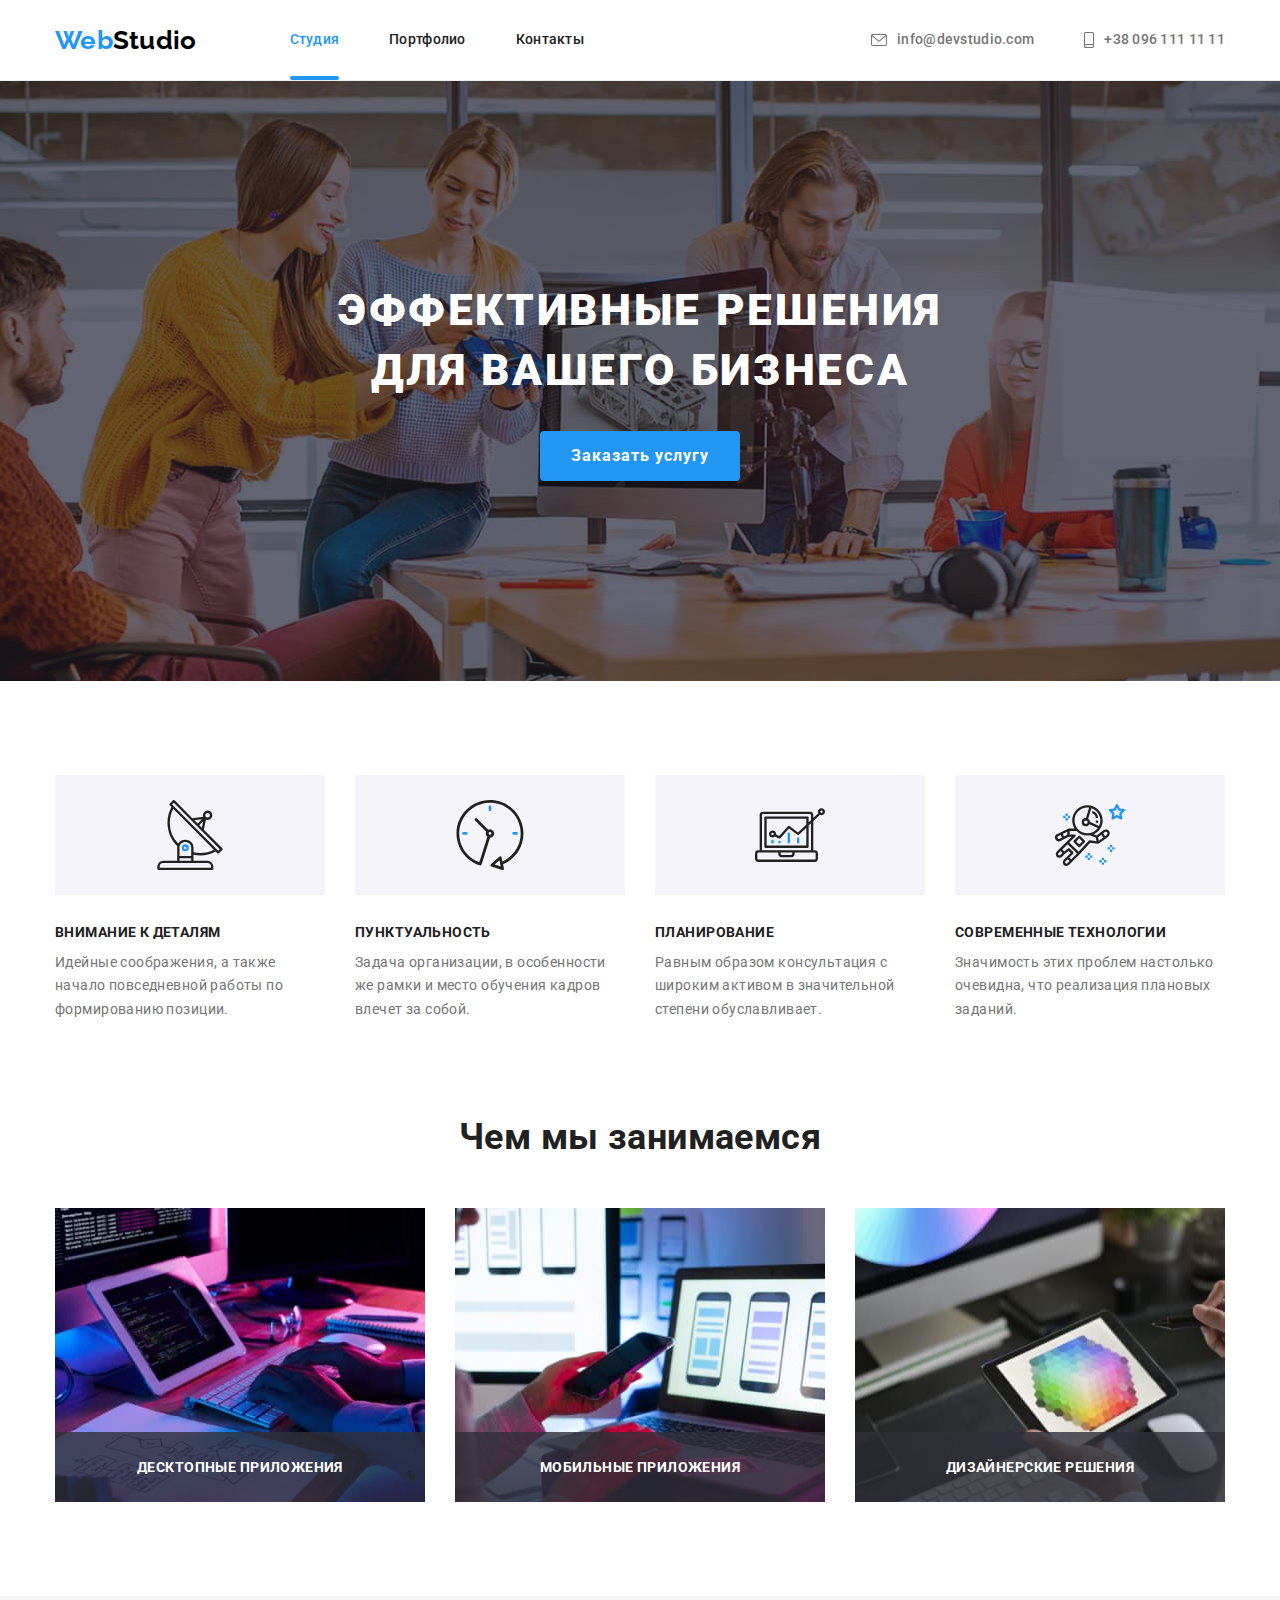
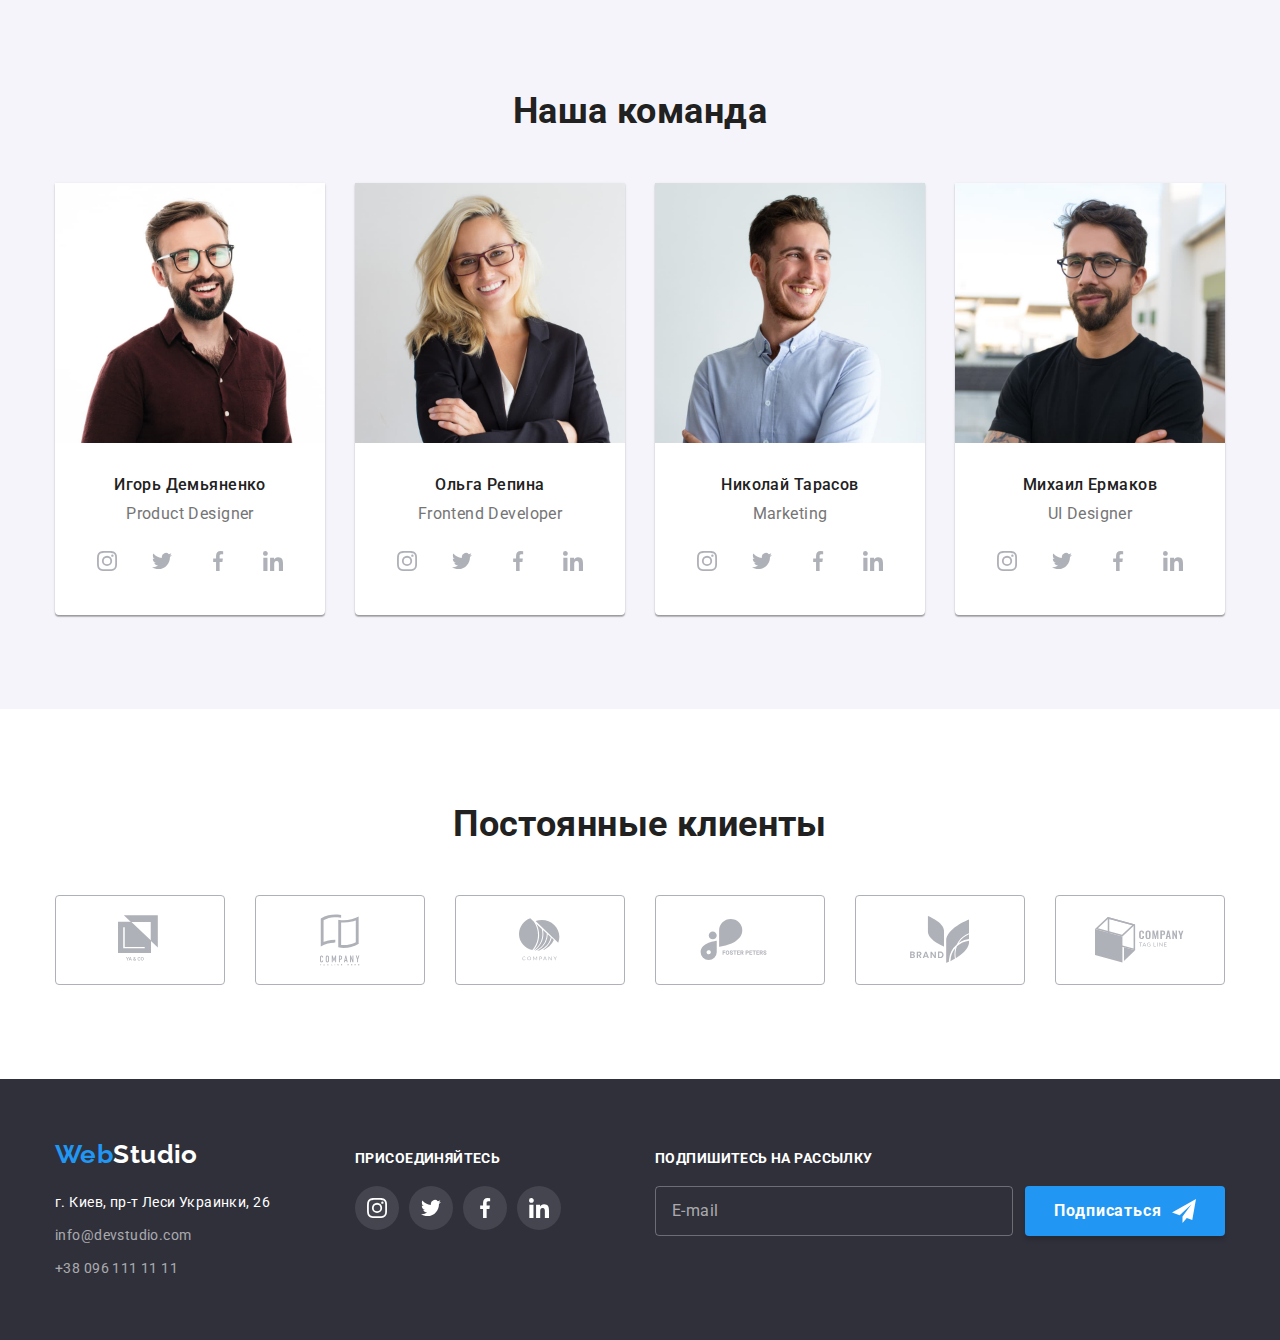
==== index.html @ 21a8884d "Добавлен новый футер в Портфолио" ====
<!DOCTYPE html>
<html lang="ru">
<head>
    <meta charset="UTF-8">
    <meta http-equiv="X-UA-Compatible" content="IE=edge">
    <meta name="viewport" content="width=device-width, initial-scale=1.0">
    <title>Студия</title>
    <link rel="preconnect" href="https://fonts.gstatic.com">
    <link href="https://fonts.googleapis.com/css2?family=Raleway:wght@700&family=Roboto:wght@400;500;700;900&display=swap"
    rel="stylesheet">
    <link rel="stylesheet" href="https://cdnjs.cloudflare.com/ajax/libs/modern-normalize/0.2.0/modern-normalize.min.css">
    <link rel="stylesheet" href="./css/styles.css">
</head>

<body>
    <!-- Header -->
    <header class="header">
        <div class="container">
            <nav class="nav">
                <a class="logo link" href="./" lang="en">Web<span class="logo-part-dark">Studio</span></a>
                <ul class="nav-list list">
                    <li class="nav-item"><a class="nav-link link current" href="./">Студия</a></li>
                    <li class="nav-item"><a class="nav-link link" href="./portfolio.html">Портфолио</a></li>
                    <li class="nav-item"><a class="nav-link link" href="">Контакты</a></li>
                </ul>
            </nav>
            <ul class="contacts-header-list list">
                <li class="contacts-header-item">
                    <a class="contacts-header-link link" href ="mailto:info@devstudio.com">
                        <svg class="icon" width="16" height="12">
                        <use href="./images/sprite.svg#icon-envelope"></use>
                        </svg>info@devstudio.com
                    </a>
                </li>
                <li class="contacts-header-item">    
                    <a class="contacts-header-link link" href="tel:+380961111111">
                        <svg class="icon" width="10" height="16"><use href="./images/sprite.svg#icon-smartphone">
                        </use></svg>+38 096 111 11 11
                    </a>
                </li>
            </ul>
        </div>
    </header>
    
    <!-- Main content -->
    <main>
        <!-- Hero -->
        <section class="hero"> 
            <div class="container">
                <h1 class="hero-title">Эффективные решения для вашего бизнеса</h1>
                <button class="hero-btn btn" type="button" data-modal-open>Заказать услугу</button>
            </div>
        </section>

        <!-- Features -->
        <section class="feature section">
            <div class="container">
                <h2 class="section-title visually-hidden">Преимущества</h2>
                <ul class="feature-list list">
                    <li class="feature-list-item">
                        <div class="feature-thumb">
                            <svg class="feature-icon">
                                <use href="./images/sprite.svg#icon-antenna"></use>
                            </svg>
                        </div>
                        <h3 class="feature-item-title">Внимание к деталям</h3>
                        <p class="feature-item-text">Идейные соображения, а также начало повседневной работы по формированию позиции.</p>
                    </li>
                    <li class="feature-list-item">
                        <div class="feature-thumb">
                            <svg class="feature-icon">
                                <use href="./images/sprite.svg#icon-clock"></use>
                            </svg>
                        </div>
                        <h3 class="feature-item-title">Пунктуальность</h3>
                        <p class="feature-item-text">Задача организации, в особенности же рамки и место обучения кадров влечет за собой.</p>
                    </li>
                    <li class="feature-list-item">
                        <div class="feature-thumb">
                            <svg class="feature-icon">
                                <use href="./images/sprite.svg#icon-diagram"></use>
                            </svg>
                        </div>
                        <h3 class="feature-item-title">Планирование</h3>
                        <p class="feature-item-text">Равным образом консультация с широким активом в значительной степени обуславливает.</p>
                    </li>
                    <li class="feature-list-item">
                        <div class="feature-thumb">
                            <svg class="feature-icon">
                                <use href="./images/sprite.svg#icon-astronaut"></use>
                            </svg>
                        </div>
                        <h3 class="feature-item-title">Современные технологии</h3>
                        <p class="feature-item-text">Значимость этих проблем настолько очевидна, что реализация плановых заданий.</p>
                    </li>
                </ul>
            </div>
        </section>

        <!-- Services -->
        <section class="services section">
            <div class="container">
                <h2 class="section-title" >Чем мы занимаемся</h2>
                <ul class="services-list list">
                    <li class="services-list-item"><img src="./images/img-services/box1.jpg" alt="Руки на портативной клавиатуре" width="370" height="294">
                        <div class="overlay-services">
                            <p class="overlay-services-title">Десктопные приложения</p>
                        </div>
                    </li>
                    <li class="services-list-item"><img src="./images/img-services/box2.jpg" alt="Телефон в руке человека" width="370" height="294">
                        <div class="overlay-services">
                            <p class="overlay-services-title">Мобильные приложения</p>
                        </div>
                    </li>
                    <li class="services-list-item"><img src="./images/img-services/box3.jpg" alt="Планшет в руке человека" width="370" height="294">
                        <div class="overlay-services">
                            <p class="overlay-services-title">Дизайнерские решения</p> 
                        </div> 
                    </li>
                </ul>
            </div>
        </section>

        <!-- Team -->
        <section class="team section">
            <div class="container">
                <h2 class="section-title">Наша команда</h2>
                <ul class="team-list list">
                    <li class="team-list-item">
                        <img class="team-item-img" src="./images/img-team/img-Demianenko.jpg" alt="Фото Игоря Демьяненко" width="270" height="260">
                        <div class="team-list-item-content">
                            <h3 class="team-item-name">Игорь Демьяненко</h3>
                            <p class="team-item-position" lang="en">Product Designer</p>
                            <ul class="social-list list">
                                <li class="social-list-item">
                                    <a href="" class="social-list-link link">
                                        <svg class="social-list-icon">
                                            <use href="./images/sprite.svg#icon-instagram"></use>
                                        </svg>
                                    </a>
                                </li>
                                <li class="social-list-item">
                                    <a href="" class="social-list-link link">
                                        <svg class="social-list-icon">
                                            <use href="./images/sprite.svg#icon-twitter"></use>
                                        </svg>
                                    </a>
                                </li>
                                <li class="social-list-item">
                                    <a href="" class="social-list-link link">
                                        <svg class="social-list-icon">
                                            <use href="./images/sprite.svg#icon-facebook"></use>
                                        </svg>
                                    </a>
                                </li>
                                <li class="social-list-item">
                                    <a href="" class="social-list-link link">
                                        <svg class="social-list-icon">
                                            <use href="./images/sprite.svg#icon-linkedin"></use>
                                        </svg>
                                    </a>
                                </li>
                            </ul>

                        </div>
                    </li>
                    <li class="team-list-item">
                        <img class="team-item-img" src="./images/img-team/img-Repina.jpg" alt="Фото Ольги Репиной" width="270" height="260">
                        <div class="team-list-item-content">
                            <h3 class="team-item-name">Ольга Репина</h3>
                            <p class="team-item-position" lang="en">Frontend Developer</p>
                            <ul class="social-list list">
                                <li class="social-list-item">
                                    <a href="" class="social-list-link link">
                                        <svg class="social-list-icon">
                                            <use href="./images/sprite.svg#icon-instagram"></use>
                                        </svg>
                                    </a>
                                </li>
                                <li class="social-list-item">
                                    <a href="" class="social-list-link link">
                                        <svg class="social-list-icon">
                                            <use href="./images/sprite.svg#icon-twitter"></use>
                                        </svg>
                                    </a>
                                </li>
                                <li class="social-list-item">
                                    <a href="" class="social-list-link link">
                                        <svg class="social-list-icon">
                                            <use href="./images/sprite.svg#icon-facebook"></use>
                                        </svg>
                                    </a>
                                </li>
                                <li class="social-list-item">
                                    <a href="" class="social-list-link link">
                                        <svg class="social-list-icon">
                                            <use href="./images/sprite.svg#icon-linkedin"></use>
                                        </svg>
                                    </a>
                                </li>
                            </ul>
                        </div>
                    </li>
                    <li class="team-list-item">
                        <img class="team-item-img" src="./images/img-team/img-Tarasov.jpg" alt="Фото Николая Тарасова" width="270" height="260">
                        <div class="team-list-item-content">
                            <h3 class="team-item-name">Николай Тарасов</h3>
                            <p class="team-item-position" lang="en">Marketing</p>
                            <ul class="social-list list">
                                <li class="social-list-item">
                                    <a href="" class="social-list-link link">
                                        <svg class="social-list-icon">
                                            <use href="./images/sprite.svg#icon-instagram"></use>
                                        </svg>
                                    </a>
                                </li>
                                <li class="social-list-item">
                                    <a href="" class="social-list-link link">
                                        <svg class="social-list-icon">
                                            <use href="./images/sprite.svg#icon-twitter"></use>
                                        </svg>
                                    </a>
                                </li>
                                <li class="social-list-item">
                                    <a href="" class="social-list-link link">
                                        <svg class="social-list-icon">
                                            <use href="./images/sprite.svg#icon-facebook"></use>
                                        </svg>
                                    </a>
                                </li>
                                <li class="social-list-item">
                                    <a href="" class="social-list-link link">
                                        <svg class="social-list-icon">
                                            <use href="./images/sprite.svg#icon-linkedin"></use>
                                        </svg>
                                    </a>
                                </li>
                            </ul>
                        </div>
                    </li>
                    <li class="team-list-item">
                        <img class="team-item-img" src="./images/img-team/img-Ermakov.jpg" alt="Фото Михаила Ермакова" width="270" height="260">
                        <div class="team-list-item-content">
                            <h3 class="team-item-name">Михаил Ермаков</h3>
                            <p class="team-item-position" lang="en">UI Designer</p>
                            <ul class="social-list list">
                                <li class="social-list-item">
                                    <a href="" class="social-list-link link">
                                        <svg class="social-list-icon">
                                            <use href="./images/sprite.svg#icon-instagram"></use>
                                        </svg>
                                    </a>
                                </li>
                                <li class="social-list-item">
                                    <a href="" class="social-list-link link">
                                        <svg class="social-list-icon">
                                            <use href="./images/sprite.svg#icon-twitter"></use>
                                        </svg>
                                    </a>
                                </li>
                                <li class="social-list-item">
                                    <a href="" class="social-list-link link">
                                        <svg class="social-list-icon">
                                            <use href="./images/sprite.svg#icon-facebook"></use>
                                        </svg>
                                    </a>
                                </li>
                                <li class="social-list-item">
                                    <a href="" class="social-list-link link">
                                        <svg class="social-list-icon">
                                            <use href="./images/sprite.svg#icon-linkedin"></use>
                                        </svg>
                                    </a>
                                </li>
                            </ul>
                        </div>
                    </li>
                </ul>  
            </div>
        </section>
        </main>
        <!-- Clients -->
        <section class="client section">
            <div class="container">
                <h2 class="section-title">Постоянные клиенты</h2>
                <ul class="client-list list">
                    <li class="client-list-item">
                        <a href="" class="client-list-link link">
                        <svg class="client-icon" width="44" height="49">
                            <use href="./images/sprite.svg#icon-client-1"></use>
                        </svg>
                        </a>
                    </li>
                    <li class="client-list-item">
                        <a href="" class="client-list-link link">
                            <svg class="client-icon" width="40" height="52">
                                <use href="./images/sprite.svg#icon-client-2"></use>
                            </svg>
                        </a>
                    </li>
                    <li class="client-list-item">
                        <a href="" class="client-list-link link">
                            <svg class="client-icon" width="41" height="43">
                                <use href="./images/sprite.svg#icon-client-3"></use>
                            </svg>
                        </a>
                    </li>
                    <li class="client-list-item">
                        <a href="" class="client-list-link link">
                            <svg class="client-icon" width="80" height="42">
                                <use href="./images/sprite.svg#icon-client-4"></use>
                            </svg>
                        </a>
                    </li>
                    <li class="client-list-item">
                        <a href="" class="client-list-link link">
                            <svg class="client-icon" width="59" height="47">
                                <use href="./images/sprite.svg#icon-client-5"></use>
                            </svg>
                        </a>
                    </li>
                    <li class="client-list-item">
                        <a href="" class="client-list-link link">
                            <svg class="client-icon" width="89" height="46">
                                <use href="./images/sprite.svg#icon-client-6"></use>
                            </svg>
                        </a>
                    </li>
                </ul>
            </div>
        </section>
        
        <!-- Footer -->
    <footer class="footer">
        <div class="container">
            <div class="footer-block">
                <a class="logo link" href="./" lang="en">Web<span class="logo-part-light">Studio</span></a>
                <div class="footer-content-block">
                    <address class="adress">г. Киев, пр-т Леси Украинки, 26</address>
                    <ul class="contacts-footer-list list">
                        <li class="contacts-footer-item"><a class="contacts-footer-link link"
                            href="mailto:info@devstudio.com">info@devstudio.com</a>
                        </li>
                        <li class="contacts-footer-item"><a class="contacts-footer-link link" href="tel:+380961111111">+38 096 111 11 11</a>
                        </li>
                    </ul>
                </div>
            </div>
            <div class="footer-block">
                <p class="footer-subtitle">Присоединяйтесь</p>
                <ul class="social-list list">
                    <li class="social-list-item">
                        <a href="" class="social-list-link link">
                            <svg class="social-list-icon">
                                <use href="./images/sprite.svg#icon-instagram"></use>
                            </svg>
                        </a>
                    </li>
                    <li class="social-list-item">
                        <a href="" class="social-list-link link">
                            <svg class="social-list-icon">
                                <use href="./images/sprite.svg#icon-twitter"></use>
                            </svg>
                        </a>
                    </li>
                    <li class="social-list-item">
                        <a href="" class="social-list-link link">
                            <svg class="social-list-icon">
                                <use href="./images/sprite.svg#icon-facebook"></use>
                            </svg>
                        </a>
                    </li>
                    <li class="social-list-item">
                        <a href="" class="social-list-link link">
                            <svg class="social-list-icon">
                                <use href="./images/sprite.svg#icon-linkedin"></use>
                            </svg>
                        </a>
                    </li>
                </ul>
            </div>
            <div class="footer-block">
                <p class="footer-subtitle">Подпишитесь на рассылку</p>
                <form class="footer-form">
                    <label>
                        <input name="user-mail" type="email" placeholder="E-mail" class="footer-form-input">
                    </label>
                    <button class="footer-btn btn" type="submit">Подписаться
                        <svg class="footer-btn-icon" width="24" height="24">
                            <use href="./images/sprite.svg#icon-send"></use>
                        </svg>
                    </button>
                </form>
            </div>
        </div>
    </footer>
    <!-- Modal window -->
    <div class="backdrop is-hidden" data-modal>
        <div class="modal">
            <button class="modal-close-btn" type="button" data-modal-close>
                <svg class="modal-close-btn-icon" width="18" height="18">
                    <use href="./images/sprite.svg#icon-close-btn"></use>
                </svg>
            </button>
            <form class="contact-form">
                <p class="contact-form-title">Оставьте свои данные, мы вам перезвоним</p>
                <label class="contact-form-label">Имя
                    <input name="user-name" type="text" class="contact-form-input">
                </label>
                <label class="contact-form-label">Телефон
                    <input name="user-phone" type="tel" class="contact-form-input">
                </label>
                <label class="contact-form-label">Почта
                    <input name="user-mail" type="email" class="contact-form-input">
                </label>
                <label class="contact-form-label">Комментарий
                    <textarea name="user-comment" class="contact-form-comment" ></textarea>
                </label>        
                <div class="contact-form-btn-wraper">  
                    <button class="contact-form-btn btn" type="submit">Отправить</button>
                </div>

            </form>
        </div>
    </div>
    <script src="./js/modal.js"></script>
</body>
</html>
---- css/styles.css ----
/* ---Styles for index.html--- */

:root {
  --text-color: #757575;
  --title-color: #212121;
  --accent-color: #2196f3;
  --primary-bcg-color: #ffffff;
  --secondary-bcg-color: #2f303a;
  --add-bcg-color: #f5f4fa;
  --icon-color: #afb1b8;
  --text-font: 'Roboto', sans-serif;
  --accent-font: 'Raleway', sans-serif;
  --grid-gap: 30px;
  --grid-item: 2;
  --timing-function: cubic-bezier(0.4, 0, 0.2, 1);
  --duration-animation: 250ms;
}

html {
  box-sizing: border-box;
}

*,
*::after,
*::before {
  box-sizing: inherit;
}

body {
  margin: 0;
  font-family: var(--text-font);
  font-size: 14px;
  line-height: 1.71;
  letter-spacing: 0.03em;
  color: var(--text-color);
  background-color: var(--primary-bcg-color);
}

h1,
h2,
h3,
h4,
h5,
h6,
p {
  margin-top: 0;
  margin-bottom: 0;
}

ul {
  margin: 0;
  padding: 0;
}

img {
  display: block;
  max-width: 100%;
  height: auto;
}

.list {
  list-style: none;
}

.link {
  text-decoration: none;
  color: inherit;
}

.visually-hidden {
  position: absolute !important;
  clip: rect(1px, 1px, 1px, 1px);
  clip: rect(1px, 1px, 1px, 1px);
  padding: 0 !important;
  border: 0 !important;
  height: 1px !important;
  width: 1px !important;
  overflow: hidden;
}

/* ---COMPONENTS--- */
.container {
  width: 1200px;
  margin-right: auto;
  margin-left: auto;
  padding-right: 15px;
  padding-left: 15px;
}

.section {
  padding-top: 94px;
  padding-bottom: 94px;
}

.section-title {
  margin-bottom: 50px;

  font-size: 36px;
  line-height: 1.17;
  text-align: center;
  color: var(--title-color);
}

.social-list {
  display: flex;
  justify-content: space-between;
}

.social-list-link {
  display: flex;
  width: 44px;
  height: 44px;
  align-items: center;
  justify-content: center;
  border-radius: 50%;
  transition: background-color var(--duration-animation) var(--timing-function);
}

.social-list-icon {
  width: 20px;
  height: 20px;
  fill: var(--icon-color);
  transition: fill var(--duration-animation) var(--timing-function);
}

.social-list-link:hover,
.social-list-link:focus {
  background-color: var(--accent-color);
}

.social-list-link:hover .social-list-icon,
.social-list-link:focus .social-list-icon {
  fill: var(--primary-bcg-color);
}

.btn {
  min-width: 200px;

  font-family: inherit;
  font-weight: 700;
  font-size: 16px;
  line-height: 1.87;
  letter-spacing: 0.06em;

  color: var(--primary-bcg-color);
  background-color: var(--accent-color);
  border: none;
  border-radius: 4px;
  box-shadow: 0 4px 4px 0 rgba(0, 0, 0, 0.15);
  cursor: pointer;
}
/* ---END COMPONENTS--- */

/* ---HEADER---*/
.header {
  border-bottom: 1px solid #ececec;

  font-weight: 500;
  line-height: 1.14;
  letter-spacing: 0.02em;
}

.logo {
  font-family: var(--accent-font);
  font-weight: 700;
  font-size: 26px;
  line-height: 1.19;
  color: var(--accent-color);
}

.logo-part-dark {
  color: #000000;
}

.header .container {
  display: flex;
  align-items: center;
}

.nav {
  display: flex;
  align-items: center;
}

.nav-list {
  display: inline-flex;
  align-items: center;
}

.contacts-header-list {
  display: inline-flex;
  align-items: center;
  margin-left: auto;
}

.nav .logo {
  margin-right: 93px;
  padding-top: 20px;
  padding-bottom: 20px;
}

.nav-link {
  display: inline-block;
  padding-top: 32px;
  padding-bottom: 32px;
  color: var(--title-color);
  transition: color var(--duration-animation) var(--timing-function);
}

.contacts-header-link {
  display: flex;
  padding-top: 32px;
  padding-bottom: 32px;
  align-items: center;
  transition: color var(--duration-animation) var(--timing-function);
}

.nav-item:not(:last-child),
.contacts-header-item:not(:last-child) {
  margin-right: 50px;
}

.nav-link:hover,
.nav-link:focus,
.contacts-header-link:hover,
.contacts-header-link:focus,
.nav-link.current {
  color: var(--accent-color);
}

.nav-link.current {
  position: relative;
}

.nav-link.current::after {
  content: '';

  position: absolute;
  left: 0;
  bottom: 0;

  display: block;
  width: 100%;
  height: 4px;
  background-color: var(--accent-color);
  border-radius: 2px;
}

.icon {
  margin-right: 10px;
  fill: currentColor;
}

/* ---END HEADER--- */

/* ---HERO--- */
.hero {
  max-width: 1600px;
  padding-top: 200px;
  padding-bottom: 200px;
  margin-left: auto;
  margin-right: auto;
  text-align: center;

  background-color: var(--secondary-bcg-color);
  background-size: cover;
  background-position: center;
  background-repeat: no-repeat;
  background-image: linear-gradient(to right, rgba(47, 48, 58, 0.4), rgba(47, 48, 58, 0.4)),
    url('../images/hero-bg.jpg');
}

.hero-title {
  max-width: 700px;
  margin-right: auto;
  margin-left: auto;
  margin-bottom: 30px;

  font-weight: 900;
  font-size: 44px;
  line-height: 1.36;
  letter-spacing: 0.06em;
  text-transform: uppercase;
  color: var(--primary-bcg-color);
}

.hero-btn {
  padding: 10px 30px;

  transition: background-color var(--duration-animation) var(--timing-function);
}

.hero-btn:focus,
.hero-btn:hover {
  background-color: #188ce8;
}
/* ---END HERO--- */

/* ---FEATURE--- */
.feature-list {
  display: flex;
  margin-left: calc(-1 * var(--grid-gap));
  margin-top: calc(-1 * var(--grid-gap));
}

.feature-list-item {
  flex-basis: calc((100% - var(--grid-item) * var(--grid-gap)) / var(--grid-item));
  --grid-item: 4;
  margin-left: var(--grid-gap);
  margin-top: var(--grid-gap);
}

.feature-thumb {
  display: flex;
  width: 270px;
  height: 120px;
  margin-bottom: 30px;
  background-color: var(--add-bcg-color);
  align-items: center;
  justify-content: center;
}

.feature-icon {
  width: 70px;
  height: 70px;
}

.feature-item-title {
  margin-bottom: 10px;
  font-size: 14px;
  line-height: 1.14;
  text-transform: uppercase;
  color: var(--title-color);
}
/* ---END FEATURE--- */

/* ---SERVICES--- */
.services.section {
  padding-top: 0;
}

.services-list {
  display: flex;
  margin-left: calc(-1 * var(--grid-gap));
  margin-top: calc(-1 * var(--grid-gap));
}

.services-list-item {
  position: relative;

  flex-basis: calc((100% - var(--grid-item) * var(--grid-gap)) / var(--grid-item));
  --grid-item: 3;
  margin-left: var(--grid-gap);
  margin-top: var(--grid-gap);
}

.overlay-services {
  position: absolute;
  left: 0;
  bottom: 0;
  width: 100%;
  min-height: 70px;
  padding-top: 27px;
  padding-bottom: 27px;
  background-color: rgba(47, 48, 58, 0.8);
}

.overlay-services-title {
  font-weight: 700;
  line-height: 1.143;
  text-align: center;
  text-transform: uppercase;
  color: var(--primary-bcg-color);
}

/* ---END SERVICES--- */

/* ---TEAM--- */
.team.section {
  background: var(--add-bcg-color);
}

.team-list {
  display: flex;
  margin-left: calc(-1 * var(--grid-gap));
  margin-top: calc(-1 * var(--grid-gap));
}

.team-list-item {
  flex-basis: calc((100% - var(--grid-item) * var(--grid-gap)) / var(--grid-item));
  --grid-item: 4;
  margin-left: var(--grid-gap);
  margin-top: var(--grid-gap);

  text-align: center;
  background-color: var(--primary-bcg-color);
  border-radius: 0px 0px 4px 4px;
  box-shadow: 0 1px 3px 0 rgba(0, 0, 0, 0.12), 0 1px 1px 0 rgba(0, 0, 0, 0.14), 0 2px 1px 0 rgba(0, 0, 0, 0.2);
}

.team-list-item-content {
  padding: 32px 30px;
}

.team-item-name {
  margin-bottom: 10px;
  font-weight: 500;
  font-size: 16px;
  line-height: 1.19;
  color: var(--title-color);
}

.team-item-position {
  margin-bottom: 16px;
  font-size: 16px;
  line-height: 1.19;
}
/* ---END TEAM--- */

/* ---CLIENTS--- */
.client-list {
  display: flex;
  margin-left: calc(-1 * var(--grid-gap));
  margin-top: calc(-1 * var(--grid-gap));
}

.client-list-item {
  flex-basis: calc((100% - var(--grid-item) * var(--grid-gap)) / var(--grid-item));
  --grid-item: 6;
  margin-left: var(--grid-gap);
  margin-top: var(--grid-gap);
}

.client-list-link {
  display: flex;
  width: 100%;
  height: 90px;
  align-items: center;
  justify-content: center;
  border: 1px solid var(--icon-color);
  border-radius: 4px;
  transition: border-color var(--duration-animation) var(--timing-function);
}

.client-list-link:hover,
.client-list-link:focus {
  border-color: var(--accent-color);
}

.client-icon {
  fill: var(--icon-color);
  transition: fill var(--duration-animation) var(--timing-function);
}

.client-list-link:hover .client-icon,
.client-list-link:focus .client-icon {
  fill: var(--accent-color);
}
/* ---END CLIENTS--- */

/* ---FOOTER--- */
.footer {
  padding-top: 60px;
  padding-bottom: 60px;
  background-color: var(--secondary-bcg-color);
}

.footer .container {
  display: flex;
  align-items: baseline;
  justify-content: space-between;
}

.footer-block {
  flex-basis: calc((50% - (var(--grid-gap) * 1.5)) / 2);
}

.footer-block:last-child {
  flex-basis: calc(50% - (var(--grid-gap) / 2));
}

.footer-content-block {
  margin-top: 20px;
}

.logo-part-light {
  color: var(--primary-bcg-color);
}

.adress {
  margin-bottom: 9px;

  font-style: normal;
  color: var(--primary-bcg-color);
}

.contacts-footer-item:first-child {
  margin-bottom: 9px;
}

.contacts-footer-link {
  color: rgba(255, 255, 255, 0.6);
}

.footer-subtitle {
  margin-bottom: 20px;

  font-weight: 700;
  line-height: 1.143;
  text-transform: uppercase;
  color: var(--primary-bcg-color);
}

.footer .social-list {
  justify-content: flex-start;
}

.footer .social-list-item:not(:last-child) {
  margin-right: 10px;
}

.footer .social-list-icon {
  fill: var(--primary-bcg-color);
}

.social-list-link {
  background-color: rgb(255, 255, 255, 0.1);
}

.footer-form {
  display: flex;
  /* align-items: center; */
}

.footer-form-input {
  width: 358px;
  height: 50px;
  padding-top: 15px;
  padding-bottom: 15px;
  padding-left: 16px;
  margin-right: 12px;

  background-color: inherit;
  border-radius: 4px;
  border: 1px solid rgb(255, 255, 255, 0.3);
}

.footer-form-input::placeholder {
  font-size: 16px;
  line-height: 1.25;
  letter-spacing: 0.03em;
  color: rgba(255, 255, 255, 0.6);
}

.footer-btn {
  display: flex;
  align-items: center;
  justify-content: center;

  padding: 10px 28px;
}

.footer-btn-icon {
  margin-left: 10px;
  /* position: absolute;
  top: 13px;
  right: 28px; */
}

/* ---END FOOTER--- */

/* ---Styles for Portfolio.html-- */
/* ---PROJECT SET--- */
.project-filter {
  display: flex;
  justify-content: center;
  margin-bottom: 50px;
}

.project-filter-item:not(:last-child) {
  margin-right: 8px;
}

.project-btn {
  min-width: 73px;
  padding: 6px 21px;
  border: none;
  border-radius: 4px;

  font-weight: 500;
  font-size: 16px;
  line-height: 1.63;
  color: var(--title-color);
  background-color: var(--add-bcg-color);
  cursor: pointer;

  transition: color var(--duration-animation) var(--timing-function),
    background-color var(--duration-animation) var(--timing-function),
    box-shadow var(--duration-animation) var(--timing-function);
}

.project-btn:hover,
.project-btn:focus {
  color: var(--primary-bcg-color);
  background-color: var(--accent-color);
  box-shadow: 0 2px 2px 0 rgba(0, 0, 0, 0.12), 0 1px 2px 0 rgba(0, 0, 0, 0.08), 0 3px 1px 0 rgba(0, 0, 0, 0.1);
  outline: none;
}

.project-set {
  display: flex;
  flex-wrap: wrap;
  margin-left: calc(-1 * var(--grid-gap));
  margin-top: calc(-1 * var(--grid-gap));
}

.project-set-item {
  flex-basis: calc((100% - var(--grid-item) * var(--grid-gap)) / var(--grid-item));
  --grid-item: 3;
  margin-left: var(--grid-gap);
  margin-top: var(--grid-gap);
}

.project-card {
  display: block;
  width: 100%;
  height: 100%;

  transition: box-shadow var(--duration-animation) var(--timing-function);
}

.project-card:hover,
.project-card:focus {
  box-shadow: 0 1px 1px 0 rgba(0, 0, 0, 0.12), 0 4px 4px 0 rgba(0, 0, 0, 0.06), 1px 4px 6px 0 rgba(0, 0, 0, 0.16);
}

.project-card-wrapper {
  position: relative;
  overflow: hidden;
}

.project-card:hover .project-card-overlay,
.project-card:focus .project-card-overlay {
  transform: translateY(0);
  opacity: 1;
}

.project-card-overlay {
  position: absolute;
  left: 0;
  top: 0;
  opacity: 0;
  overflow: scroll;

  width: 100%;
  height: 100%;
  padding: 63px 24px;

  font-size: 18px;
  line-height: 1.56;
  color: var(--primary-bcg-color);
  background-color: rgba(33, 150, 243, 0.9);

  transform: translateY(100%);
  transition: transform var(--duration-animation) var(--timing-function),
    opacity var(--duration-animation) var(--timing-function);
}

.project-set-content {
  padding: 20px 24px;
  border: 1px solid #eeeeee;
  border-top: 0;
}

.project-title {
  font-size: 18px;
  line-height: 2;
  letter-spacing: 0.06em;
  color: var(--title-color);
  margin-bottom: 4px;
}

.project-direction {
  font-size: 16px;
  line-height: 1.88;
  color: var(--text-color);
}

/* ---END PROJECT SET--- */

/* ---Modal elements--- */
.backdrop {
  position: fixed;
  top: 0;
  left: 0;
  opacity: 1;

  width: 100%;
  height: 100%;
  background-color: rgba(0, 0, 0, 0.2);

  transition: opacity var(--duration-animation) var(--timing-function),
    visibility var(--duration-animation) var(--timing-function);
}

.backdrop.is-hidden {
  opacity: 0;
  visibility: hidden;
  pointer-events: none;
}

.modal {
  position: absolute;
  top: 50%;
  left: 50%;
  transform: translate(-50%, -50%) scale(1);

  min-width: 528px;
  min-height: 581px;

  background-color: var(--primary-bcg-color);
  box-shadow: 0 1px 3px 0 rgba(0, 0, 0, 0.12), 0 1px 1px 0 rgba(0, 0, 0, 0.16), 0 2px 1px 0 rgba(0, 0, 0, 0.2);
  border-radius: 4px;

  transition: transform var(--duration-animation) var(--timing-function);
}

.backdrop.is-hidden .modal {
  transform: translate(-50%, -50%) scale(0.9);
}

.modal-close-btn {
  position: absolute;
  top: 8px;
  right: 8px;
  width: 30px;
  height: 30px;

  display: flex;
  align-items: center;
  justify-content: center;

  background-color: transparent;
  border: 1px solid rgba(0, 0, 0, 0.1);
  border-radius: 50%;
  cursor: pointer;

  transition: fill var(--duration-animation) var(--timing-function);
}

.modal-close-btn:hover {
  fill: var(--accent-color);
}

.contact-form {
  width: 448px;
  /* height: 100%; */
  /* padding: 40px; */
  margin: 40px auto;
}

.contact-form-title {
  margin-bottom: 12px;

  text-align: center;

  font-family: Roboto;
  font-style: normal;
  font-weight: 700;
  font-size: 20px;
  line-height: 1.15;

  color: var(--title-color);
}

.contact-form-input {
  width: 100%;
  height: 40px;

  margin-bottom: 10px;

  border: 1px solid rgba(33, 33, 33, 0.2);
  border-radius: 4px;
}

.contact-form-label {
  font-size: 12px;
  line-height: 1.67;
  letter-spacing: 0.01em;
  color: inherit;
}

.contact-form-btn {
  padding: 10px 55px;
}
.contact-form-btn-wraper {
  display: flex;
  justify-content: center;
}

.contact-form-comment {
  width: 100%;
  height: 120px;

  margin-bottom: 20px;
  padding: 12px 16px;

  border: 1px solid rgba(33, 33, 33, 0.2);
  border-radius: 4px;

  resize: none;
}
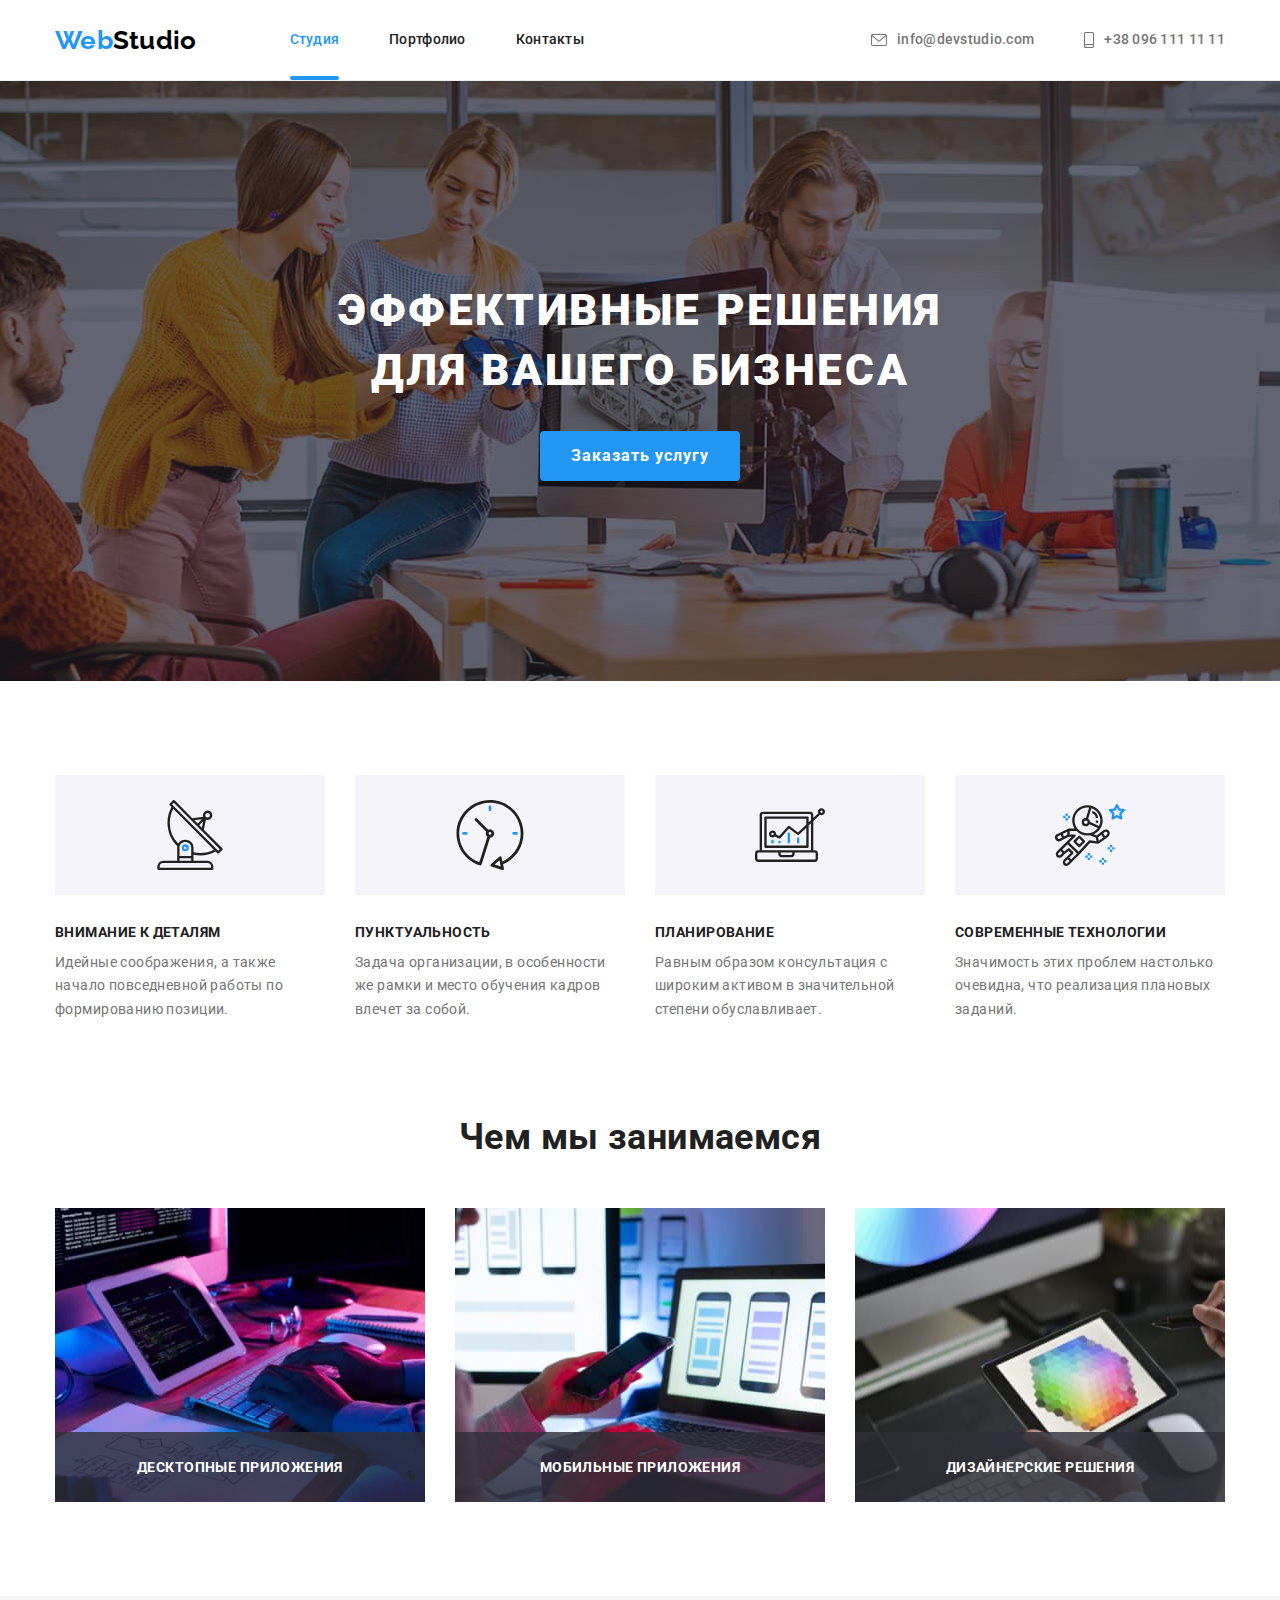
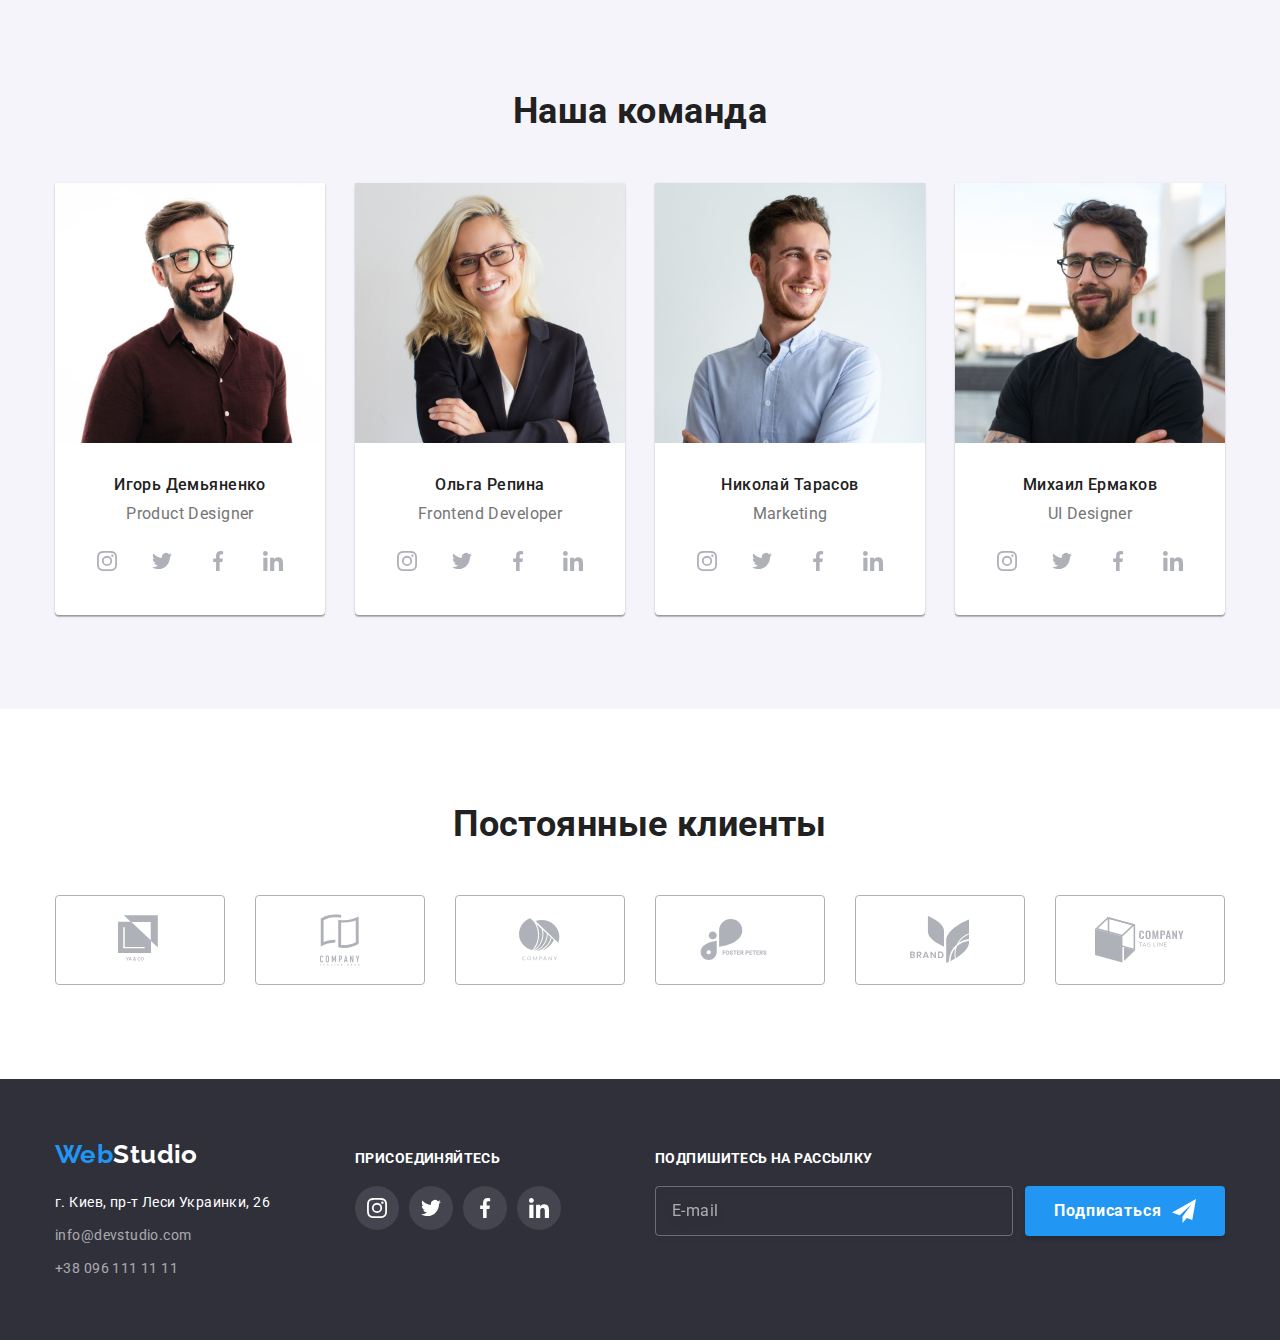
==== commit d3fd2f3b: "Добавлена разметка модального окна" ====
--- a/index.html
+++ b/index.html
@@ -382,9 +382,7 @@
             <div class="footer-block">
                 <p class="footer-subtitle">Подпишитесь на рассылку</p>
                 <form class="footer-form">
-                    <label>
-                        <input name="user-mail" type="email" placeholder="E-mail" class="footer-form-input">
-                    </label>
+                        <input name="user-mail" type="email" placeholder="E-mail" class="footer-form-input">  
                     <button class="footer-btn btn" type="submit">Подписаться
                         <svg class="footer-btn-icon" width="24" height="24">
                             <use href="./images/sprite.svg#icon-send"></use>
@@ -404,21 +402,46 @@
             </button>
             <form class="contact-form">
                 <p class="contact-form-title">Оставьте свои данные, мы вам перезвоним</p>
+                
                 <label class="contact-form-label">Имя
-                    <input name="user-name" type="text" class="contact-form-input">
+                    <span class="contact-form-input-wraper">
+                        <input name="user-name" type="text" class="contact-form-input">
+                        <svg class="contact-form-icon">
+                            <use href="./images/sprite.svg#icon-person-form"></use>
+                        </svg>
+                    </span>
                 </label>
+
                 <label class="contact-form-label">Телефон
-                    <input name="user-phone" type="tel" class="contact-form-input">
+                    <span class="contact-form-input-wraper">
+                        <input name="user-phone" type="tel" class="contact-form-input">
+                        <svg class="contact-form-icon">
+                            <use href="./images/sprite.svg#icon-phone-form"></use>
+                        </svg>
+                    </span>
                 </label>
                 <label class="contact-form-label">Почта
-                    <input name="user-mail" type="email" class="contact-form-input">
+                    <span class="contact-form-input-wraper">
+                        <input name="user-mail" type="email" class="contact-form-input">
+                        <svg class="contact-form-icon">
+                            <use href="./images/sprite.svg#icon-mail-form"></use>
+                        </svg>
+                    </span>
                 </label>
+
                 <label class="contact-form-label">Комментарий
-                    <textarea name="user-comment" class="contact-form-comment" ></textarea>
-                </label>        
-                <div class="contact-form-btn-wraper">  
-                    <button class="contact-form-btn btn" type="submit">Отправить</button>
+                    <textarea name="user-message" placeholder="Введите текст" class="contact-form-message" ></textarea>
+                </label>   
+
+                <div class="contact-form-check-wraper">    
+                    <input type="checkbox" name="user-policy" id="contact-form-check-policy" class="contact-form-check-policy visually-hidden">  
+                    <label for="contact-form-check-policy" class="contact-form-label-policy">
+                        Соглашаюсь с рассылкой и принимаю <span><a href="" class="agreement-link"> Условия договора</a></span>
+                    </label>
                 </div>
+                
+                <button class="contact-form-btn btn" type="submit">Отправить</button>
+             
 
             </form>
         </div>
--- a/css/styles.css
+++ b/css/styles.css
@@ -69,7 +69,7 @@
 
 .visually-hidden {
   position: absolute !important;
-  clip: rect(1px, 1px, 1px, 1px);
+  clip: rect(1px 1px 1px 1px);
   clip: rect(1px, 1px, 1px, 1px);
   padding: 0 !important;
   border: 0 !important;
@@ -535,36 +535,43 @@
 .footer-form-input {
   width: 358px;
   height: 50px;
-  padding-top: 15px;
-  padding-bottom: 15px;
-  padding-left: 16px;
+  padding: 15px 16px;
+
   margin-right: 12px;
 
-  background-color: inherit;
-  border-radius: 4px;
-  border: 1px solid rgb(255, 255, 255, 0.3);
-}
-
-.footer-form-input::placeholder {
   font-size: 16px;
   line-height: 1.25;
   letter-spacing: 0.03em;
+
+  color: var(--primary-bcg-color);
+  background-color: transparent;
+  outline: none;
+  border: 1px solid rgb(255, 255, 255, 0.3);
+  border-radius: 4px;
+  filter: drop-shadow(0px 4px 4px rgba(0, 0, 0, 0.15));
+}
+
+.footer-form-input:focus {
+  border-color: var(--accent-color);
+}
+
+.footer-form-input::placeholder {
+  /* font-size: 16px;
+  line-height: 1.25;
+  letter-spacing: 0.03em; */
   color: rgba(255, 255, 255, 0.6);
 }
 
 .footer-btn {
   display: flex;
-  align-items: center;
   justify-content: center;
+  align-items: center;
 
   padding: 10px 28px;
 }
 
 .footer-btn-icon {
   margin-left: 10px;
-  /* position: absolute;
-  top: 13px;
-  right: 28px; */
 }
 
 /* ---END FOOTER--- */
@@ -604,7 +611,7 @@
   color: var(--primary-bcg-color);
   background-color: var(--accent-color);
   box-shadow: 0 2px 2px 0 rgba(0, 0, 0, 0.12), 0 1px 2px 0 rgba(0, 0, 0, 0.08), 0 3px 1px 0 rgba(0, 0, 0, 0.1);
-  outline: none;
+  /* outline: none; */
 }
 
 .project-set {
@@ -715,8 +722,9 @@
   left: 50%;
   transform: translate(-50%, -50%) scale(1);
 
-  min-width: 528px;
+  width: 528px;
   min-height: 581px;
+  padding: 40px;
 
   background-color: var(--primary-bcg-color);
   box-shadow: 0 1px 3px 0 rgba(0, 0, 0, 0.12), 0 1px 1px 0 rgba(0, 0, 0, 0.16), 0 2px 1px 0 rgba(0, 0, 0, 0.2);
@@ -748,39 +756,26 @@
   transition: fill var(--duration-animation) var(--timing-function);
 }
 
-.modal-close-btn:hover {
+.modal-close-btn:hover,
+.modal-close-btn:focus {
   fill: var(--accent-color);
 }
 
 .contact-form {
-  width: 448px;
-  /* height: 100%; */
-  /* padding: 40px; */
-  margin: 40px auto;
+  display: flex;
+  flex-direction: column;
+  /* width: 448px; */
 }
 
 .contact-form-title {
   margin-bottom: 12px;
 
   text-align: center;
-
-  font-family: Roboto;
-  font-style: normal;
   font-weight: 700;
   font-size: 20px;
   line-height: 1.15;
 
   color: var(--title-color);
-}
-
-.contact-form-input {
-  width: 100%;
-  height: 40px;
-
-  margin-bottom: 10px;
-
-  border: 1px solid rgba(33, 33, 33, 0.2);
-  border-radius: 4px;
 }
 
 .contact-form-label {
@@ -790,23 +785,121 @@
   color: inherit;
 }
 
-.contact-form-btn {
-  padding: 10px 55px;
-}
-.contact-form-btn-wraper {
-  display: flex;
-  justify-content: center;
-}
-
-.contact-form-comment {
+.contact-form-input-wraper {
+  position: relative;
+  display: block;
+}
+
+.contact-form-input {
+  display: block;
+  width: 100%;
+  height: 40px;
+
+  padding: 11px 11px 11px 42px;
+  margin-bottom: 10px;
+
+  border: 1px solid rgba(33, 33, 33, 0.2);
+  border-radius: 4px;
+
+  transition: border-color var(--duration-animation) var(--timing-function);
+}
+
+.contact-form-input:focus,
+.contact-form-message:focus {
+  outline: none;
+  border-color: var(--accent-color);
+}
+
+.contact-form-input:focus + .contact-form-icon {
+  fill: var(--accent-color);
+}
+
+.contact-form-icon {
+  position: absolute;
+  top: 50%;
+  left: 12px;
+  transform: translateY(-50%);
+
+  width: 18px;
+  height: 18px;
+
+  transition: fill var(--duration-animation) var(--timing-function);
+}
+
+.contact-form-message {
+  display: block;
   width: 100%;
   height: 120px;
-
+  padding: 12px 16px;
   margin-bottom: 20px;
-  padding: 12px 16px;
 
   border: 1px solid rgba(33, 33, 33, 0.2);
   border-radius: 4px;
 
   resize: none;
-}
+
+  transition: border-color var(--duration-animation) var(--timing-function);
+}
+
+.contact-form-message::placeholder {
+  font-size: 14px;
+  line-height: 1.143;
+  letter-spacing: 0.01em;
+
+  color: rgba(117, 117, 117, 0.5);
+}
+
+.contact-form-check-wraper {
+  display: flex;
+  justify-content: center;
+  align-items: center;
+  margin-bottom: 30px;
+}
+
+/* .contact-form-label-policy {
+  display: flex;
+  align-content: center;
+  justify-content: center;
+  flex-wrap: wrap;
+} */
+
+.contact-form-label-policy::before {
+  content: '';
+  display: inline-block;
+  width: 16px;
+  height: 15px;
+  margin-right: 7px;
+
+  border: 1px solid var(--title-color);
+  border-radius: 2px;
+}
+
+.contact-form-check-policy:checked + .contact-form-label-policy::before {
+  background-color: var(--accent-color);
+  border-color: var(--accent-color);
+  background-image: url(../images/icon-check.svg);
+  background-size: contain;
+  background-position: 50% 50%;
+}
+
+.contact-form-check-policy:focus + .contact-form-label-policy::before,
+.agreement-link:focus {
+  outline: 1px solid var(--accent-color);
+}
+
+.agreement-link {
+  display: inline-block;
+  color: var(--accent-color);
+}
+
+.contact-form-btn {
+  align-self: center;
+  padding: 10px 55px;
+
+  transition: background-color var(--duration-animation) var(--timing-function);
+}
+
+.contact-form-btn:focus,
+.contact-form-btn:hover {
+  background-color: #188ce8;
+}
